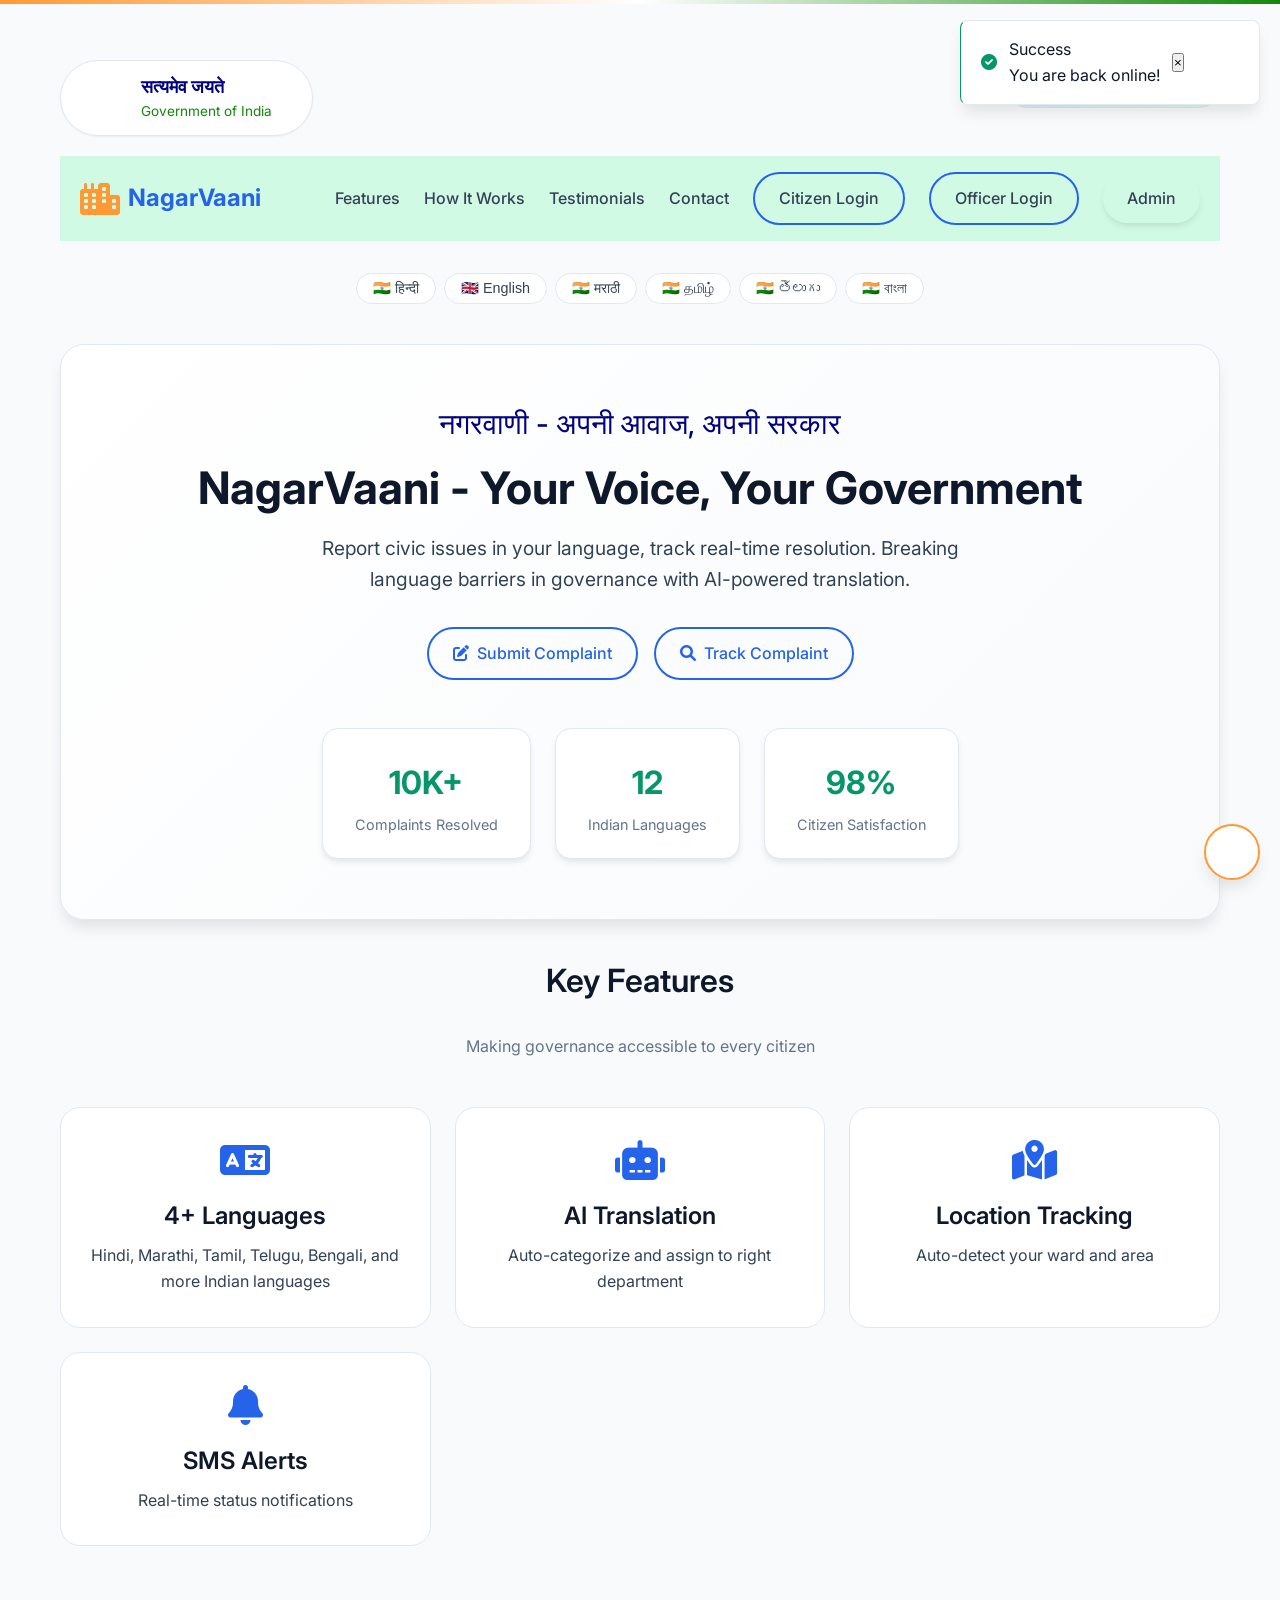
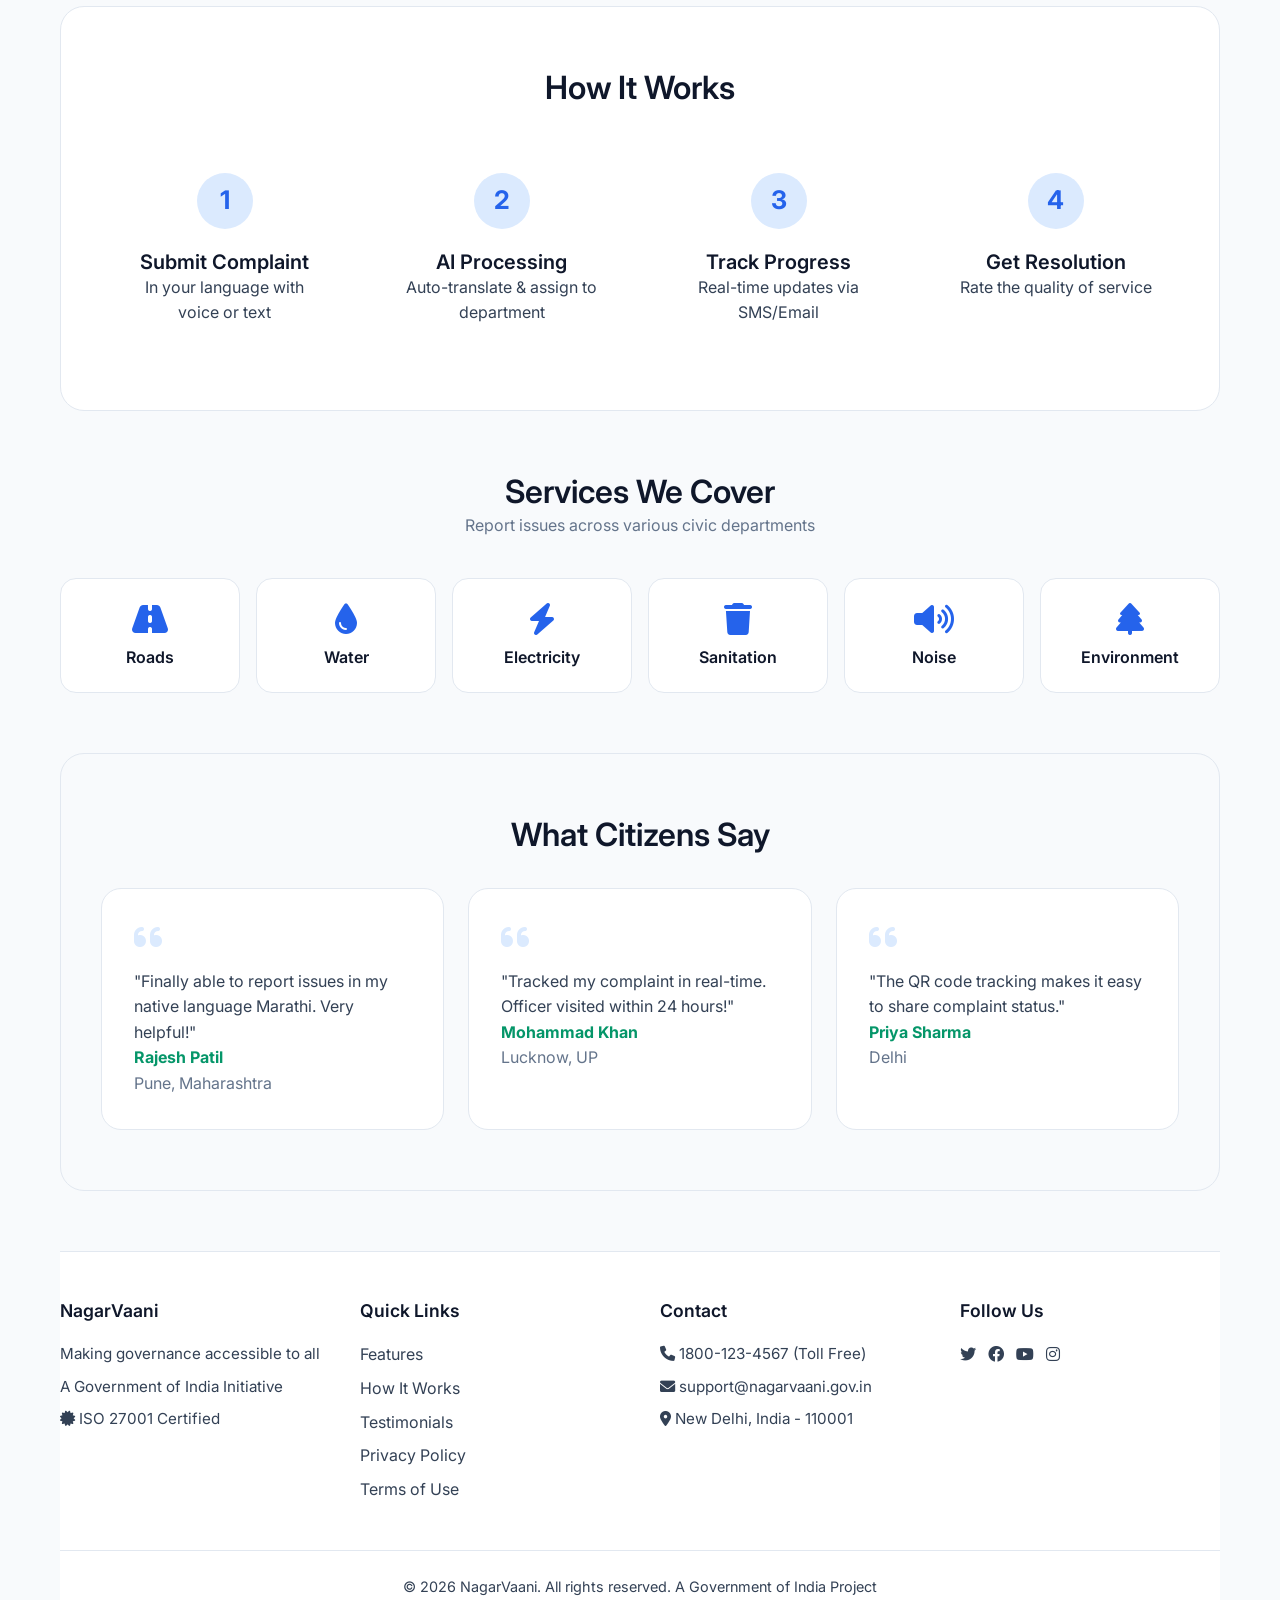
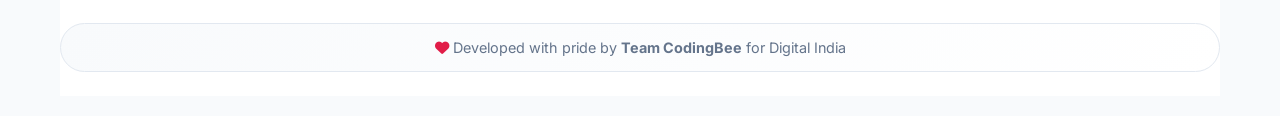
==== index.html @ 3156d6e1 "Add files via upload" ====
<!DOCTYPE html>
<html lang="en">
<head>
    <meta charset="UTF-8">
    <meta name="viewport" content="width=device-width, initial-scale=1.0">
    <title>NagarVaani - Government Citizen Grievance Portal</title>
    <link rel="stylesheet" href="assets/css/main.css">
    <link rel="stylesheet" href="assets/css/components.css">
    <link href="https://fonts.googleapis.com/css2?family=Inter:wght@400;500;600;700&display=swap" rel="stylesheet">
    <link rel="stylesheet" href="https://cdnjs.cloudflare.com/ajax/libs/font-awesome/6.0.0-beta3/css/all.min.css">
    <style>
        /* Landing page specific styles */
        .landing-container {
            max-width: 1200px;
            margin: 0 auto;
            padding: 20px;
        }

        .gov-header-strip {
            background: linear-gradient(90deg, #FF9933 0%, #ffffff 50%, #138808 100%);
            height: 4px;
            width: 100%;
            position: fixed;
            top: 0;
            left: 0;
            z-index: 1000;
        }

        .gov-emblem {
            display: flex;
            align-items: center;
            gap: 40px;
            padding: 12px 40px;
            background: white;
            border-radius: 40px;
            box-shadow: var(--shadow-sm);
            border: 1px solid var(--border-light);
            margin-top: 20px;
        }

        .gov-emblem i {
            font-size: 2.2rem;
            color: #000080;
        }

        .gov-emblem-text {
            font-size: 1.1rem;
            font-weight: 600;
            color: #000080;
        }

        .gov-emblem-subtext {
            font-size: 0.85rem;
            color: #138808;
        }

        .digital-india {
            background: linear-gradient(135deg, #dbeafe, #dcfce7);
            padding: 8px 20px;
            border-radius: 40px;
            font-size: 0.9rem;
            font-weight: 500;
            display: inline-flex;
            align-items: center;
            gap: 8px;
            border: 1px solid var(--border-light);
        }

        .hero {
            background: linear-gradient(135deg, white, #f8fafc);
            border: 1px solid var(--border-light);
            border-radius: 24px;
            padding: 60px 40px;
            margin: 40px 0;
            box-shadow: var(--shadow-lg);
            text-align: center;
        }

        .hero h1 {
            color: #0f172a;
            font-size: 2.8rem;
            font-weight: 700;
            margin-bottom: 16px;
        }

        .hero h1:first-of-type {
            color: #000080;
            font-size: 1.8rem;
            font-weight: 500;
        }

        .hero p {
            color: #334155;
            font-size: 1.2rem;
            max-width: 700px;
            margin: 0 auto 32px;
        }

        .hero-buttons {
            display: flex;
            gap: 16px;
            justify-content: center;
        }

        .hero-stats {
            display: flex;
            justify-content: center;
            gap: 24px;
            margin-top: 48px;
            flex-wrap: wrap;
        }

        .hero-stats .stat {
            background: white;
            padding: 20px 32px;
            border-radius: 16px;
            border: 1px solid var(--border-light);
            box-shadow: var(--shadow-md);
            min-width: 160px;
        }

        .stat-number {
            display: block;
            font-size: 2rem;
            font-weight: 700;
            color: #059669;
        }

        .stat-label {
            font-size: 0.9rem;
            color: #64748b;
        }

        .features-grid {
            display: grid;
            grid-template-columns: repeat(auto-fit, minmax(280px, 1fr));
            gap: 24px;
            margin: 48px 0;
        }

        .feature-card {
            background: white;
            border: 1px solid var(--border-light);
            border-radius: 20px;
            padding: 32px 24px;
            transition: all 0.2s ease;
            text-align: center;
        }

        .feature-card:hover {
            transform: translateY(-4px);
            box-shadow: var(--shadow-xl);
            border-color: #2563eb;
        }

        .feature-card i {
            font-size: 2.5rem;
            color: #2563eb;
            margin-bottom: 20px;
        }

        .feature-card h3 {
            color: #0f172a;
            margin-bottom: 12px;
        }

        .feature-card p {
            color: #334155;
            line-height: 1.6;
        }

        .how-it-works {
            background: white;
            border-radius: 24px;
            padding: 60px 40px;
            margin: 60px 0;
            border: 1px solid var(--border-light);
            text-align: center;
        }

        .steps {
            display: grid;
            grid-template-columns: repeat(auto-fit, minmax(200px, 1fr));
            gap: 30px;
            margin-top: 40px;
        }

        .step {
            padding: 24px;
        }

        .step-number {
            width: 56px;
            height: 56px;
            background: #dbeafe;
            color: #2563eb;
            border-radius: 50%;
            display: flex;
            align-items: center;
            justify-content: center;
            font-size: 1.6rem;
            font-weight: 700;
            margin: 0 auto 20px;
        }

        .testimonials {
            background: #f8fafc;
            border-radius: 24px;
            padding: 60px 40px;
            margin: 60px 0;
            border: 1px solid var(--border-light);
        }

        .testimonial-grid {
            display: grid;
            grid-template-columns: repeat(auto-fit, minmax(300px, 1fr));
            gap: 24px;
        }

        .testimonial-card {
            background: white;
            border-radius: 20px;
            padding: 32px;
            border: 1px solid var(--border-light);
        }

        .testimonial-card i {
            color: #dbeafe;
            font-size: 2rem;
            margin-bottom: 16px;
        }

        .testimonial-author strong {
            color: #059669;
            display: block;
        }

        .service-grid {
            display: grid;
            grid-template-columns: repeat(auto-fit, minmax(150px, 1fr));
            gap: 16px;
            margin: 40px 0;
        }

        .service-item {
            background: white;
            padding: 24px;
            border-radius: 16px;
            border: 1px solid var(--border-light);
            text-align: center;
            transition: all 0.2s ease;
        }

        .service-item:hover {
            border-color: #2563eb;
            box-shadow: var(--shadow-md);
        }

        .service-item i {
            font-size: 2rem;
            color: #2563eb;
            margin-bottom: 12px;
        }

        .service-item h4 {
            color: #0f172a;
            font-size: 1rem;
        }

        .lang-selector {
            display: flex;
            gap: 8px;
            justify-content: center;
            margin: 24px 0;
            flex-wrap: wrap;
        }

        .lang-btn {
            padding: 6px 16px;
            border: 1px solid var(--border-light);
            background: white;
            border-radius: 30px;
            color: #334155;
            cursor: pointer;
            transition: all 0.2s ease;
            font-size: 0.9rem;
        }

        .lang-btn:hover {
            background: #dbeafe;
            border-color: #2563eb;
            color: #2563eb;
        }

        .gov-seal {
            position: fixed;
            bottom: 20px;
            right: 20px;
            width: 56px;
            height: 56px;
            background: white;
            border-radius: 50%;
            display: flex;
            align-items: center;
            justify-content: center;
            box-shadow: var(--shadow-lg);
            border: 2px solid #FF9933;
            z-index: 100;
            cursor: pointer;
            transition: all 0.2s ease;
        }

        .gov-seal i {
            font-size: 2rem;
            color: #000080;
        }

        .gov-seal:hover {
            transform: rotate(5deg);
        }

        @media (max-width: 768px) {
            .hero h1 {
                font-size: 2rem;
            }
            
            .hero h1:first-of-type {
                font-size: 1.4rem;
            }
            
            .hero-stats .stat {
                min-width: 140px;
            }
        }
    </style>
</head>
<body>
    <div class="gov-header-strip"></div>

    <div class="gov-seal">
        <i class="fas fa-ashoka-chakra"></i>
    </div>

    <div class="offline-indicator">
        <i class="fas fa-wifi-slash"></i> You are offline
    </div>

    <div class="landing-container">
        <div style="display: flex; justify-content: space-between; align-items: center; margin: 20px 0; flex-wrap: wrap; gap: 16px;">
            <div class="gov-emblem">
                <i class="fas fa-ashoka-chakra"></i>
                <div>
                    <div class="gov-emblem-text">सत्यमेव जयते</div>
                    <div class="gov-emblem-subtext">Government of India</div>
                </div>
            </div>
            <div class="digital-india">
                <i class="fas fa-wifi"></i> Digital India Initiative
            </div>
        </div>

        <nav class="navbar">
            <div class="logo">
                <i class="fas fa-city"></i>
                <span>NagarVaani</span>
            </div>
            <div class="nav-links">
                <a href="#features">Features</a>
                <a href="#how-it-works">How It Works</a>
                <a href="#testimonials">Testimonials</a>
                <a href="#contact">Contact</a>
                <a href="pages/citizen/login.html" class="btn-outline">Citizen Login</a>
                <a href="pages/officer/login.html" class="btn-outline">Officer Login</a>
                <a href="pages/admin/login.html" class="btn-primary">Admin</a>
            </div>
            <button class="mobile-menu-btn" id="mobileMenuBtn">
                <i class="fas fa-bars"></i>
            </button>
        </nav>

        <div class="lang-selector">
            <button class="lang-btn">🇮🇳 हिन्दी</button>
            <button class="lang-btn">🇬🇧 English</button>
            <button class="lang-btn">🇮🇳 मराठी</button>
            <button class="lang-btn">🇮🇳 தமிழ்</button>
            <button class="lang-btn">🇮🇳 తెలుగు</button>
            <button class="lang-btn">🇮🇳 বাংলা</button>
        </div>
        
        <main>
            <section class="hero">
                <h1>नगरवाणी - अपनी आवाज, अपनी सरकार</h1>
                <h1>NagarVaani - Your Voice, Your Government</h1>
                <p>Report civic issues in your language, track real-time resolution. Breaking language barriers in governance with AI-powered translation.</p>
                
                <div class="hero-buttons">
                    <a href="pages/citizen/submit-complaint.html" class="btn-outline">
                        <i class="fas fa-edit"></i> Submit Complaint
                    </a>
                    <a href="pages/citizen/track-complaint.html" class="btn-outline">
                        <i class="fas fa-search"></i> Track Complaint
                    </a>
                </div>
                
                <div class="hero-stats">
                    <div class="stat">
                        <span class="stat-number">10K+</span>
                        <span class="stat-label">Complaints Resolved</span>
                    </div>
                    <div class="stat">
                        <span class="stat-number">12</span>
                        <span class="stat-label">Indian Languages</span>
                    </div>
                    <div class="stat">
                        <span class="stat-number">98%</span>
                        <span class="stat-label">Citizen Satisfaction</span>
                    </div>
                </div>
            </section>

            <section id="features">
                <h2 class="text-center mb-4" style="color: #0f172a;">Key Features</h2>
                <p class="text-center text-muted mb-5">Making governance accessible to every citizen</p>
                
                <div class="features-grid">
                    <div class="feature-card">
                        <i class="fas fa-language"></i>
                        <h3>4+ Languages</h3>
                        <p>Hindi, Marathi, Tamil, Telugu, Bengali, and more Indian languages</p>
                    </div>
                   
                    <div class="feature-card">
                        <i class="fas fa-robot"></i>
                        <h3>AI Translation</h3>
                        <p>Auto-categorize and assign to right department</p>
                    </div>
                   
                    <div class="feature-card">
                        <i class="fas fa-map-marked-alt"></i>
                        <h3>Location Tracking</h3>
                        <p>Auto-detect your ward and area</p>
                    </div>
                    <div class="feature-card">
                        <i class="fas fa-bell"></i>
                        <h3>SMS Alerts</h3>
                        <p>Real-time status notifications</p>
                    </div>
                </div>
            </section>

            <section class="how-it-works" id="how-it-works">
                <h2 style="color: #0f172a;">How It Works</h2>
                <div class="steps">
                    <div class="step">
                        <div class="step-number">1</div>
                        <h4>Submit Complaint</h4>
                        <p>In your language with voice or text</p>
                    </div>
                    <div class="step">
                        <div class="step-number">2</div>
                        <h4>AI Processing</h4>
                        <p>Auto-translate & assign to department</p>
                    </div>
                    <div class="step">
                        <div class="step-number">3</div>
                        <h4>Track Progress</h4>
                        <p>Real-time updates via SMS/Email</p>
                    </div>
                    <div class="step">
                        <div class="step-number">4</div>
                        <h4>Get Resolution</h4>
                        <p>Rate the quality of service</p>
                    </div>
                </div>
            </section>

            <section class="text-center">
                <h2 style="color: #0f172a;">Services We Cover</h2>
                <p class="text-muted mb-4">Report issues across various civic departments</p>
                
                <div class="service-grid">
                    <div class="service-item">
                        <i class="fas fa-road"></i>
                        <h4>Roads</h4>
                    </div>
                    <div class="service-item">
                        <i class="fas fa-tint"></i>
                        <h4>Water</h4>
                    </div>
                    <div class="service-item">
                        <i class="fas fa-bolt"></i>
                        <h4>Electricity</h4>
                    </div>
                    <div class="service-item">
                        <i class="fas fa-trash"></i>
                        <h4>Sanitation</h4>
                    </div>
                    <div class="service-item">
                        <i class="fas fa-volume-up"></i>
                        <h4>Noise</h4>
                    </div>
                    <div class="service-item">
                        <i class="fas fa-tree"></i>
                        <h4>Environment</h4>
                    </div>
                </div>
            </section>

            <section class="testimonials" id="testimonials">
                <h2 class="text-center mb-4" style="color: #0f172a;">What Citizens Say</h2>
                <div class="testimonial-grid">
                    <div class="testimonial-card">
                        <i class="fas fa-quote-left"></i>
                        <p>"Finally able to report issues in my native language Marathi. Very helpful!"</p>
                        <div class="testimonial-author">
                            <strong>Rajesh Patil</strong>
                            <span class="text-muted">Pune, Maharashtra</span>
                        </div>
                    </div>
                    <div class="testimonial-card">
                        <i class="fas fa-quote-left"></i>
                        <p>"Tracked my complaint in real-time. Officer visited within 24 hours!"</p>
                        <div class="testimonial-author">
                            <strong>Mohammad Khan</strong>
                            <span class="text-muted">Lucknow, UP</span>
                        </div>
                    </div>
                    <div class="testimonial-card">
                        <i class="fas fa-quote-left"></i>
                        <p>"The QR code tracking makes it easy to share complaint status."</p>
                        <div class="testimonial-author">
                            <strong>Priya Sharma</strong>
                            <span class="text-muted">Delhi</span>
                        </div>
                    </div>
                </div>
            </section>
        </main>

        <footer id="contact">
            <div class="footer-content">
                <div class="footer-section">
                    <h4>NagarVaani</h4>
                    <p>Making governance accessible to all</p>
                    <p>A Government of India Initiative</p>
                    <p><i class="fas fa-certificate"></i> ISO 27001 Certified</p>
                </div>
                <div class="footer-section">
                    <h4>Quick Links</h4>
                    <a href="#features">Features</a>
                    <a href="#how-it-works">How It Works</a>
                    <a href="#testimonials">Testimonials</a>
                    <a href="#">Privacy Policy</a>
                    <a href="#">Terms of Use</a>
                </div>
                <div class="footer-section">
                    <h4>Contact</h4>
                    <p><i class="fas fa-phone"></i> 1800-123-4567 (Toll Free)</p>
                    <p><i class="fas fa-envelope"></i> support@nagarvaani.gov.in</p>
                    <p><i class="fas fa-map-marker-alt"></i> New Delhi, India - 110001</p>
                </div>
                <div class="footer-section">
                    <h4>Follow Us</h4>
                    <div style="display: flex; gap: 12px;">
                        <a href="#"><i class="fab fa-twitter"></i></a>
                        <a href="#"><i class="fab fa-facebook"></i></a>
                        <a href="#"><i class="fab fa-youtube"></i></a>
                        <a href="#"><i class="fab fa-instagram"></i></a>
                    </div>
                </div>
            </div>
            <div class="footer-bottom">
                <p>&copy; 2026 NagarVaani. All rights reserved. A Government of India Project</p>
                <div class="dev-credit">
                    <i class="fas fa-heart"></i> Developed with pride by <strong>Team CodingBee</strong> for Digital India
                </div>
            </div>
        </footer>
    </div>

    <script src="assets/js/main.js"></script>
    <script>
        // Mobile menu toggle
        document.getElementById('mobileMenuBtn').addEventListener('click', function() {
            document.querySelector('.nav-links').classList.toggle('show');
        });

        // Language selector
        document.querySelectorAll('.lang-btn').forEach(btn => {
            btn.addEventListener('click', function() {
                document.querySelectorAll('.lang-btn').forEach(b => b.style.background = 'white');
                this.style.background = '#dbeafe';
                this.style.borderColor = '#2563eb';
            });
        });

        // Smooth scroll
        document.querySelectorAll('a[href^="#"]').forEach(anchor => {
            anchor.addEventListener('click', function(e) {
                e.preventDefault();
                const target = document.querySelector(this.getAttribute('href'));
                if (target) {
                    target.scrollIntoView({ behavior: 'smooth' });
                }
            });
        });
    </script>
</body>
</html>
---- assets/css/main.css ----
/* main.css - Global styles and variables - Light Mode */
:root {
    /* Light Mode Colors */
    --primary: #2563eb;
    --primary-dark: #1d4ed8;
    --primary-light: #dbeafe;
    --secondary: #059669;
    --secondary-light: #d1fae5;
    --danger: #dc2626;
    --danger-light: #fee2e2;
    --warning: #d97706;
    --warning-light: #fef3c7;
    --info: #0891b2;
    --info-light: #cffafe;
    
    /* Neutral Colors - Light Mode */
    --bg-primary: #ffffff;
    --bg-secondary: #f8fafc;
    --bg-tertiary: #f1f5f9;
    --text-primary: #0f172a;
    --text-secondary: #334155;
    --text-muted: #64748b;
    --border-light: #e2e8f0;
    --border-medium: #cbd5e1;
    
    /* Government Theme Colors */
    --gov-saffron: #FF9933;
    --gov-green: #138808;
    --gov-blue: #e3f2fd;
    --gov-pastel-green: #e8f5e9;
    --gov-pastel-blue: #e3f2fd;
    
    /* Shadows - Light Mode */
    --shadow-sm: 0 1px 2px 0 rgb(0 0 0 / 0.05);
    --shadow-md: 0 4px 6px -1px rgb(0 0 0 / 0.1);
    --shadow-lg: 0 10px 15px -3px rgb(0 0 0 / 0.1);
    --shadow-xl: 0 20px 25px -5px rgb(0 0 0 / 0.1);
    
    /* Border Radius */
    --radius-sm: 4px;
    --radius-md: 8px;
    --radius-lg: 12px;
    --radius-xl: 16px;
    --radius-2xl: 20px;
    --radius-full: 9999px;
    
    /* Spacing */
    --spacing-xs: 4px;
    --spacing-sm: 8px;
    --spacing-md: 16px;
    --spacing-lg: 24px;
    --spacing-xl: 32px;
    --spacing-2xl: 48px;
}

* {
    margin: 0;
    padding: 0;
    box-sizing: border-box;
}

body {
    font-family: 'Inter', -apple-system, BlinkMacSystemFont, 'Segoe UI', Roboto, sans-serif;
    line-height: 1.6;
    color: var(--text-primary);
    background: var(--bg-secondary);
    min-height: 100vh;
}

.container {
    max-width: 1200px;
    margin: 0 auto;
    padding: 0 var(--spacing-lg);
}

/* Typography */
h1, h2, h3, h4, h5, h6 {
    color: var(--text-primary);
    font-weight: 600;
    line-height: 1.3;
}

h1 { font-size: 2.5rem; }
h2 { font-size: 2rem; }
h3 { font-size: 1.5rem; }
h4 { font-size: 1.25rem; }

p {
    color: var(--text-secondary);
    line-height: 1.6;
}

.text-muted { color: var(--text-muted); }
.text-center { text-align: center; }
.text-primary { color: var(--primary); }
.text-success { color: var(--secondary); }
.text-danger { color: var(--danger); }
.text-warning { color: var(--warning); }

/* Buttons */
.btn-primary, .btn-outline, .btn-danger, .btn-success {
    padding: 12px 24px;
    border-radius: var(--radius-full);
    font-weight: 500;
    cursor: pointer;
    transition: all 0.2s ease;
    border: none;
    font-size: 1rem;
    text-decoration: none;
    display: inline-flex;
    align-items: center;
    justify-content: center;
    gap: 8px;
}

.btn-primary {
    background: transparent;
    color: white;
    box-shadow: var(--shadow-md);
}

.btn-primary:hover {
    background:transparent;
    transform: translateY(-1px);
    box-shadow: var(--shadow-md);
}

.btn-outline {
    background: transparent;
    border: 2px solid var(--primary);
    color: var(--primary);
}

.btn-outline:hover {
    background: var(--primary);
    color: white;
}

.btn-danger {
    background: var(--danger);
    color: white;
}

.btn-success {
    background: var(--secondary);
    color: white;
}

.btn-small {
    padding: 8px 16px;
    font-size: 0.875rem;
}

.btn-large {
    padding: 16px 32px;
    font-size: 1.125rem;
}

/* Forms */
.form-group {
    margin-bottom: 1.5rem;
}

.form-label {
    display: block;
    margin-bottom: 0.5rem;
    font-weight: 500;
    color: var(--text-primary);
}

.form-control {
    width: 100%;
    padding: 12px 16px;
    border: 2px solid var(--border-light);
    border-radius: var(--radius-md);
    font-size: 1rem;
    transition: all 0.2s ease;
    background: white;
}

.form-control:focus {
    outline: none;
    border-color: var(--primary);
    box-shadow: 0 0 0 3px var(--primary-light);
}

/* Cards */
.card {
    background: white;
    border-radius: var(--radius-lg);
    padding: var(--spacing-lg);
    box-shadow: var(--shadow-sm);
    border: 1px solid var(--border-light);
    transition: all 0.2s ease;
}

.card:hover {
    box-shadow: var(--shadow-md);
    border-color: var(--border-medium);
}

/* Badges */
.badge {
    display: inline-block;
    padding: 4px 12px;
    border-radius: var(--radius-full);
    font-size: 0.875rem;
    font-weight: 500;
}

.badge-success { 
    background: var(--secondary-light); 
    color: var(--secondary); 
}
.badge-warning { 
    background: var(--warning-light); 
    color: var(--warning); 
}
.badge-danger { 
    background: var(--danger-light); 
    color: var(--danger); 
}
.badge-info { 
    background: var(--info-light); 
    color: var(--info); 
}
.badge-primary { 
    background: var(--primary-light); 
    color: var(--primary); 
}

/* Alerts */
.alert {
    padding: 16px 24px;
    border-radius: var(--radius-md);
    margin-bottom: 20px;
    display: flex;
    align-items: center;
    gap: var(--spacing-sm);
    border: 1px solid transparent;
}

.alert-success { 
    background: var(--secondary-light); 
    color: var(--secondary); 
    border-color: var(--secondary); 
}
.alert-danger { 
    background: var(--danger-light); 
    color: var(--danger); 
    border-color: var(--danger); 
}
.alert-warning { 
    background: var(--warning-light); 
    color: var(--warning); 
    border-color: var(--warning); 
}
.alert-info { 
    background: var(--info-light); 
    color: var(--info); 
    border-color: var(--info); 
}

/* Grid */
.row {
    display: grid;
    grid-template-columns: repeat(auto-fit, minmax(300px, 1fr));
    gap: 24px;
    margin: 24px 0;
}

/* Navigation */
.navbar {
    display: flex;
    justify-content: space-between;
    align-items: center;
    padding: 16px 20px;
    margin-bottom: 32px;
    position: relative;
    border:2px ;
    background:#d1fae5
}

.logo {
    font-size: 1.5rem;
    font-weight: 700;
    color: var(--primary);
    display: flex;
    align-items: center;
    gap: var(--spacing-sm);
}

.logo i {
    font-size: 2rem;
    color: var(--gov-saffron);
}

.nav-links {
    display: flex;
    gap: 24px;
    align-items: center;
}

.nav-links a {
    text-decoration: none;
    color: var(--text-secondary);
    font-weight: 500;
    transition: color 0.2s ease;
}

.nav-links a:hover {
    color: var(--primary);
}

.mobile-menu-btn {
    display: none;
    background: none;
    border: none;
    font-size: 1.5rem;
    color: var(--primary);
    cursor: pointer;
}

/* Footer */
footer {
    background: white;
    border-top: 1px solid var(--border-light);
    margin-top: 60px;
    padding: 48px 0 24px;
}

.footer-content {
    display: grid;
    grid-template-columns: repeat(auto-fit, minmax(250px, 1fr));
    gap: 40px;
    margin-bottom: 40px;
}

.footer-section h4 {
    color: var(--text-primary);
    font-size: 1.1rem;
    margin-bottom: 20px;
}

.footer-section p {
    color: var(--text-secondary);
    margin-bottom: 8px;
    font-size: 0.95rem;
}

.footer-section a {
    color: var(--text-secondary);
    text-decoration: none;
    display: block;
    margin-bottom: 8px;
    transition: color 0.2s ease;
}

.footer-section a:hover {
    color: var(--primary);
}

.footer-bottom {
    text-align: center;
    padding-top: 24px;
    margin-top: 24px;
    border-top: 1px solid var(--border-light);
    color: var(--text-muted);
    font-size: 0.9rem;
}

.developer-credit {
    margin-top: 16px;
    padding: 8px;
    background: var(--bg-secondary);
    border-radius: var(--radius-full);
    display: inline-block;
    color: var(--text-muted);
}

.developer-credit i {
    color: var(--danger);
    animation: heartbeat 1.5s ease infinite;
}

@keyframes heartbeat {
    0%, 100% { transform: scale(1); }
    50% { transform: scale(1.1); }
}

/* Responsive */
@media (max-width: 768px) {
    h1 { font-size: 2rem; }
    h2 { font-size: 1.5rem; }
    
    .navbar {
        flex-wrap: wrap;
    }
    
    .nav-links {
        display: none;
        width: 100%;
        flex-direction: column;
        padding: 20px;
        background: white;
        border-radius: var(--radius-lg);
        box-shadow: var(--shadow-md);
        margin-top: 20px;
    }
    
    .nav-links.show {
        display: flex;
    }
    
    .mobile-menu-btn {
        display: block;
    }
}

/* Utilities */
.mt-1 { margin-top: var(--spacing-sm); }
.mt-2 { margin-top: var(--spacing-md); }
.mt-3 { margin-top: var(--spacing-lg); }
.mt-4 { margin-top: var(--spacing-xl); }
.mt-5 { margin-top: var(--spacing-2xl); }

.mb-1 { margin-bottom: var(--spacing-sm); }
.mb-2 { margin-bottom: var(--spacing-md); }
.mb-3 { margin-bottom: var(--spacing-lg); }
.mb-4 { margin-bottom: var(--spacing-xl); }
.mb-5 { margin-bottom: var(--spacing-2xl); }

.flex { display: flex; }
.flex-center { display: flex; align-items: center; justify-content: center; }
.flex-between { display: flex; align-items: center; justify-content: space-between; }
.flex-column { display: flex; flex-direction: column; }

.gap-1 { gap: var(--spacing-sm); }
.gap-2 { gap: var(--spacing-md); }
.gap-3 { gap: var(--spacing-lg); }

.w-100 { width: 100%; }
---- assets/css/components.css ----
/* components.css - Reusable UI components - Light Mode */

/* Timeline */
.timeline {
    display: flex;
    justify-content: space-between;
    align-items: flex-start;
    padding: 24px;
    background: var(--bg-secondary);
    border-radius: var(--radius-lg);
    margin: 20px 0;
    position: relative;
    border: 1px solid var(--border-light);
}

.timeline-step {
    display: flex;
    flex-direction: column;
    align-items: center;
    text-align: center;
    position: relative;
    flex: 1;
}

.timeline-step:not(:last-child)::after {
    content: '';
    position: absolute;
    left: 60%;
    top: 15px;
    width: 80%;
    height: 2px;
    background: var(--border-medium);
}

.timeline-step.completed:not(:last-child)::after {
    background: var(--secondary);
}

.timeline-dot {
    width: 32px;
    height: 32px;
    border-radius: 50%;
    background: white;
    border: 2px solid var(--border-medium);
    margin-bottom: 8px;
    display: flex;
    align-items: center;
    justify-content: center;
    color: var(--text-muted);
    font-size: 0.875rem;
    font-weight: 600;
    transition: all 0.2s ease;
}

.timeline-step.completed .timeline-dot {
    background: var(--secondary);
    border-color: var(--secondary);
    color: white;
}

.timeline-step.active .timeline-dot {
    background: var(--primary);
    border-color: var(--primary);
    color: white;
    box-shadow: 0 0 0 4px var(--primary-light);
}

.timeline-label {
    font-size: 0.875rem;
    font-weight: 500;
    color: var(--text-primary);
    margin-bottom: 4px;
}

.timeline-date {
    font-size: 0.75rem;
    color: var(--text-muted);
}

/* QR Code */
.qr-container {
    display: flex;
    flex-direction: column;
    align-items: center;
    gap: var(--spacing-md);
}

.qr-code {
    width: 120px;
    height: 120px;
    background: linear-gradient(135deg, #1e293b, #0f172a);
    border-radius: var(--radius-md);
    display: flex;
    align-items: center;
    justify-content: center;
    color: white;
    border: 2px solid var(--border-light);
}

.qr-code i {
    font-size: 3rem;
    opacity: 0.9;
}

/* File Upload */
.file-upload {
    border: 2px dashed var(--border-medium);
    border-radius: var(--radius-md);
    padding: 32px 20px;
    text-align: center;
    cursor: pointer;
    transition: all 0.2s ease;
    background: var(--bg-secondary);
}

.file-upload:hover {
    border-color: var(--primary);
    background: var(--primary-light);
}

.file-upload i {
    font-size: 2.5rem;
    color: var(--text-muted);
    margin-bottom: 12px;
}

.file-upload.has-file {
    border-color: var(--secondary);
    background: var(--secondary-light);
}

/* Stats Cards */
.stats-grid {
    display: grid;
    grid-template-columns: repeat(auto-fit, minmax(200px, 1fr));
    gap: 20px;
    margin: 20px 0;
}

.stat-card {
    background: white;
    border-radius: var(--radius-lg);
    padding: 20px;
    text-align: center;
    box-shadow: var(--shadow-sm);
    border: 1px solid var(--border-light);
    transition: all 0.2s ease;
}

.stat-card:hover {
    transform: translateY(-2px);
    box-shadow: var(--shadow-md);
    border-color: var(--primary-light);
}

.stat-icon {
    width: 48px;
    height: 48px;
    background: var(--primary-light);
    color: var(--primary);
    border-radius: 50%;
    display: flex;
    align-items: center;
    justify-content: center;
    margin: 0 auto 12px;
    font-size: 1.25rem;
}

.stat-number {
    font-size: 1.8rem;
    font-weight: 700;
    color: var(--text-primary);
    margin: 8px 0 4px;
}

.stat-label {
    color: var(--text-muted);
    font-size: 0.875rem;
}

/* Filters Bar */
.filters-bar {
    display: flex;
    gap: 16px;
    flex-wrap: wrap;
    margin: 20px 0;
    padding: 20px;
    background: white;
    border-radius: var(--radius-lg);
    border: 1px solid var(--border-light);
    box-shadow: var(--shadow-sm);
}

.filter-group {
    flex: 1;
    min-width: 150px;
}

.filter-select, .filter-input {
    width: 100%;
    padding: 10px 12px;
    border: 2px solid var(--border-light);
    border-radius: var(--radius-md);
    font-size: 0.875rem;
    background: white;
}

.filter-search {
    flex: 2;
    position: relative;
}

.filter-search i {
    position: absolute;
    left: 12px;
    top: 50%;
    transform: translateY(-50%);
    color: var(--text-muted);
}

.filter-search input {
    padding-left: 35px;
}

/* Tables */
.table-responsive {
    overflow-x: auto;
    border-radius: var(--radius-lg);
    border: 1px solid var(--border-light);
    background: white;
}

.data-table {
    width: 100%;
    border-collapse: collapse;
    min-width: 600px;
}

.data-table th {
    background: var(--bg-secondary);
    padding: 16px;
    text-align: left;
    font-weight: 600;
    color: var(--text-primary);
    border-bottom: 2px solid var(--border-light);
}

.data-table td {
    padding: 16px;
    border-bottom: 1px solid var(--border-light);
    color: var(--text-secondary);
}

.data-table tbody tr:hover {
    background: var(--bg-secondary);
}

/* Priority Badges */
.priority-badge {
    display: inline-block;
    padding: 4px 12px;
    border-radius: var(--radius-full);
    font-weight: 500;
    font-size: 0.75rem;
    text-transform: uppercase;
    letter-spacing: 0.5px;
}

.priority-critical {
    background: #fee2e2;
    color: #991b1b;
    border: 1px solid #fecaca;
}

.priority-high {
    background: #fff3cd;
    color: #856404;
    border: 1px solid #ffeeba;
}

.priority-medium {
    background: #cffafe;
    color: #0891b2;
    border: 1px solid #a5f3fc;
}

.priority-low {
    background: #d1fae5;
    color: #065f46;
    border: 1px solid #a7f3d0;
}

/* Loading Spinner */
.spinner-container {
    display: flex;
    justify-content: center;
    align-items: center;
    min-height: 200px;
}

.spinner {
    width: 40px;
    height: 40px;
    border: 3px solid var(--border-light);
    border-top-color: var(--primary);
    border-radius: 50%;
    animation: spin 0.8s linear infinite;
}

@keyframes spin {
    to { transform: rotate(360deg); }
}

/* Progress Bar */
.progress-container {
    width: 100%;
    height: 6px;
    background: var(--bg-tertiary);
    border-radius: var(--radius-full);
    overflow: hidden;
    margin: 8px 0;
}

.progress-bar {
    height: 100%;
    background: linear-gradient(90deg, var(--primary), var(--secondary));
    border-radius: var(--radius-full);
    transition: width 0.3s ease;
}

/* Modal */
.modal {
    display: none;
    position: fixed;
    top: 0;
    left: 0;
    right: 0;
    bottom: 0;
    background: rgba(0, 0, 0, 0.5);
    z-index: 1000;
    align-items: center;
    justify-content: center;
    backdrop-filter: blur(4px);
}

.modal.show {
    display: flex;
}

.modal-content {
    background: white;
    border-radius: var(--radius-lg);
    max-width: 500px;
    width: 90%;
    max-height: 90vh;
    overflow-y: auto;
    box-shadow: var(--shadow-xl);
    border: 1px solid var(--border-light);
}

.modal-header {
    padding: 20px;
    border-bottom: 1px solid var(--border-light);
    display: flex;
    justify-content: space-between;
    align-items: center;
}

.modal-header h3 {
    color: var(--text-primary);
    font-size: 1.2rem;
}

.modal-close {
    background: none;
    border: none;
    font-size: 1.5rem;
    cursor: pointer;
    color: var(--text-muted);
    transition: color 0.2s ease;
}

.modal-close:hover {
    color: var(--danger);
}

.modal-body {
    padding: 20px;
}

.modal-footer {
    padding: 20px;
    border-top: 1px solid var(--border-light);
    display: flex;
    justify-content: flex-end;
    gap: 10px;
}

/* Tabs */
.tabs {
    display: flex;
    gap: 2px;
    background: var(--bg-secondary);
    padding: 4px;
    border-radius: var(--radius-lg);
    margin-bottom: 20px;
    border: 1px solid var(--border-light);
}

.tab {
    padding: 10px 20px;
    border: none;
    background: transparent;
    border-radius: var(--radius-md);
    cursor: pointer;
    font-weight: 500;
    color: var(--text-secondary);
    transition: all 0.2s ease;
    flex: 1;
}

.tab:hover {
    color: var(--primary);
}

.tab.active {
    background: white;
    color: var(--primary);
    box-shadow: var(--shadow-sm);
}

/* Toast Notifications */
.toast-container {
    position: fixed;
    top: 20px;
    right: 20px;
    z-index: 2000;
}

.toast {
    background: white;
    border-radius: var(--radius-md);
    padding: 16px 20px;
    margin-bottom: 10px;
    box-shadow: var(--shadow-lg);
    display: flex;
    align-items: center;
    gap: 12px;
    min-width: 300px;
    max-width: 400px;
    animation: slideIn 0.3s ease;
    border-left: 4px solid;
    border: 1px solid var(--border-light);
}

.toast.success { border-left-color: var(--secondary); }
.toast.error { border-left-color: var(--danger); }
.toast.warning { border-left-color: var(--warning); }
.toast.info { border-left-color: var(--info); }

@keyframes slideIn {
    from {
        transform: translateX(100%);
        opacity: 0;
    }
    to {
        transform: translateX(0);
        opacity: 1;
    }
}

/* Pagination */
.pagination {
    display: flex;
    justify-content: center;
    gap: 5px;
    margin-top: 20px;
}

.page-link {
    display: flex;
    align-items: center;
    justify-content: center;
    width: 35px;
    height: 35px;
    border: 1px solid var(--border-light);
    border-radius: var(--radius-sm);
    color: var(--text-secondary);
    text-decoration: none;
    transition: all 0.2s ease;
    background: white;
}

.page-link:hover,
.page-item.active .page-link {
    background: var(--primary);
    color: white;
    border-color: var(--primary);
}

/* Offline Indicator */
.offline-indicator {
    position: fixed;
    bottom: 20px;
    right: 20px;
    background: white;
    color: var(--text-primary);
    padding: 12px 24px;
    border-radius: var(--radius-full);
    display: none;
    z-index: 1000;
    box-shadow: var(--shadow-lg);
    border: 1px solid var(--border-light);
    font-weight: 500;
}

.offline .offline-indicator {
    display: block;
}

/* Developer Credit */
.dev-credit {
    text-align: center;
    margin-top: 24px;
    padding: 12px;
    background: linear-gradient(135deg, var(--bg-secondary), white);
    border-radius: var(--radius-full);
    border: 1px solid var(--border-light);
    font-size: 0.9rem;
}

.dev-credit i {
    color: #e11d48;
    animation: heartbeat 1.5s ease infinite;
}

.dev-credit a {
    color: var(--primary);
    text-decoration: none;
    font-weight: 500;
}

.dev-credit a:hover {
    text-decoration: underline;
}

@keyframes heartbeat {
    0%, 100% { transform: scale(1); }
    50% { transform: scale(1.1); }
}

/* Responsive */
@media (max-width: 768px) {
    .timeline {
        flex-direction: column;
        gap: 20px;
    }
    
    .timeline-step:not(:last-child)::after {
        display: none;
    }
    
    .filters-bar {
        flex-direction: column;
    }
    
    .filter-group {
        width: 100%;
    }
}
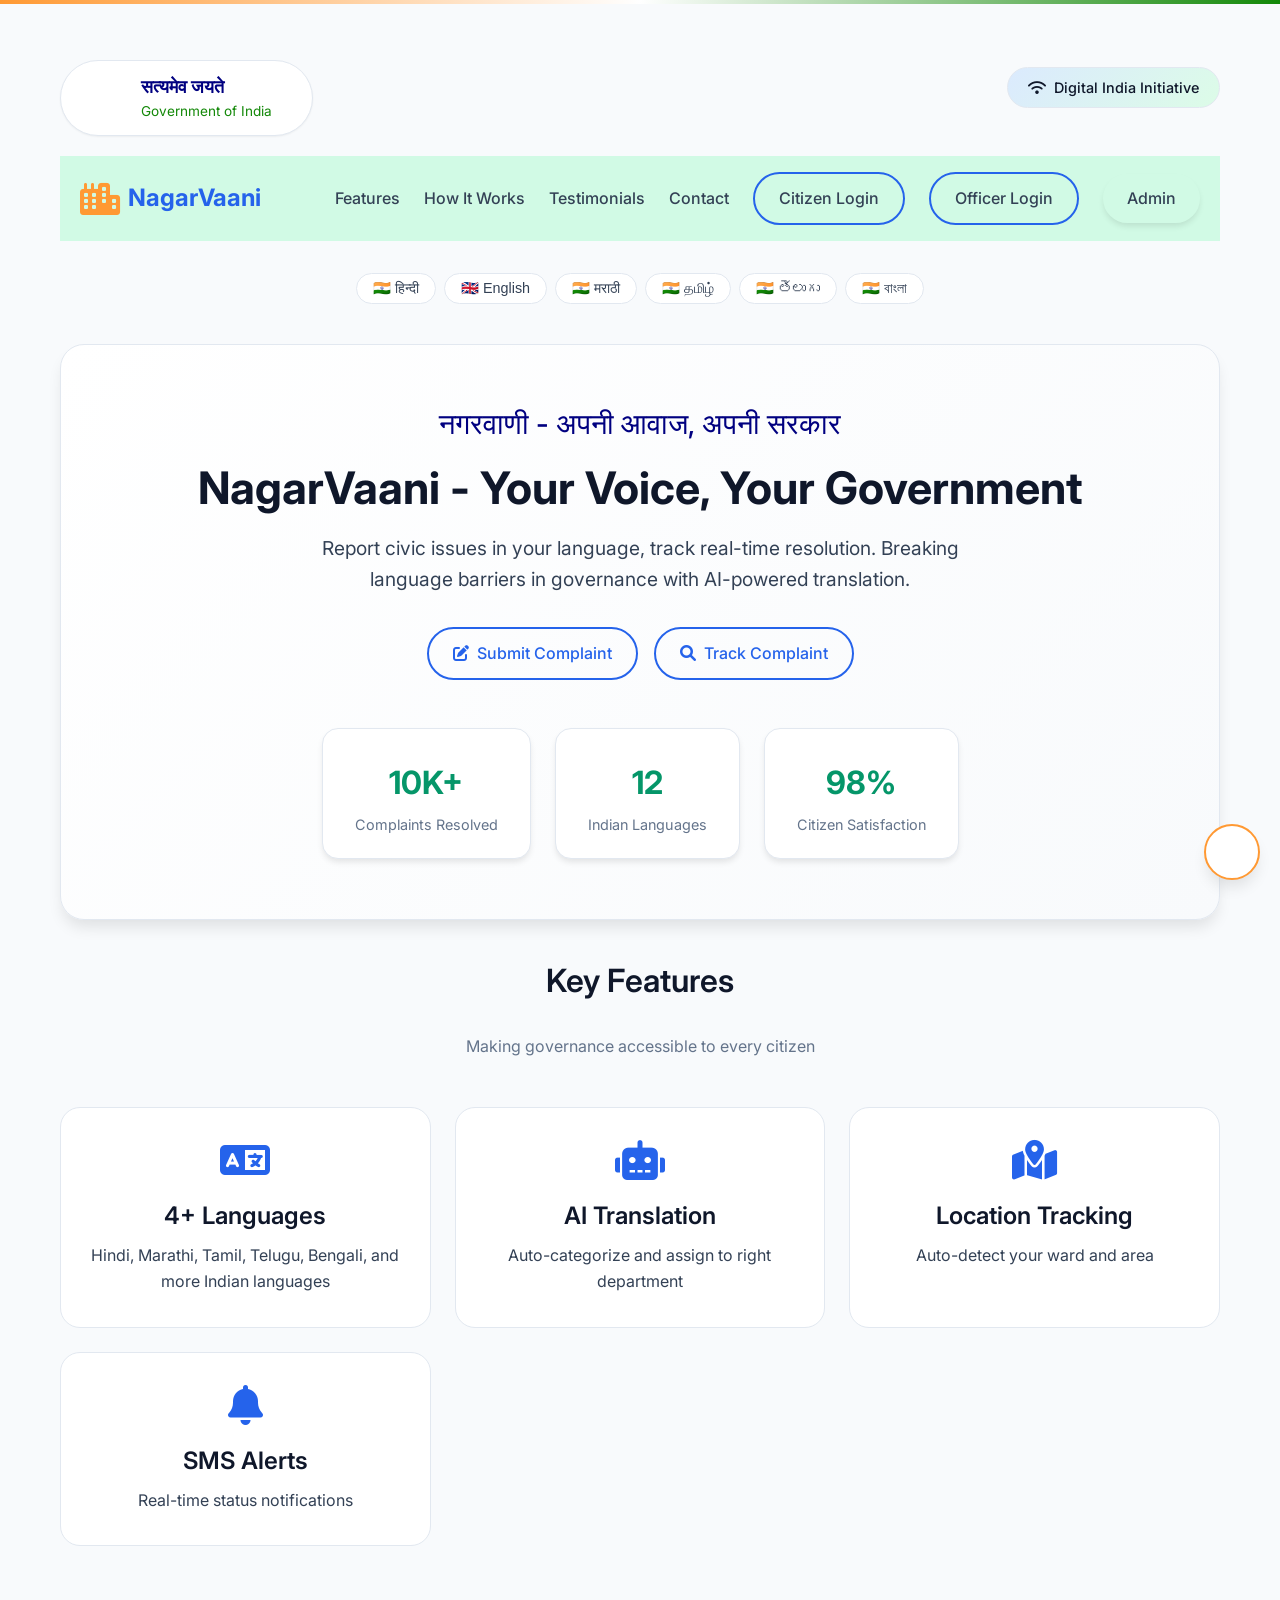
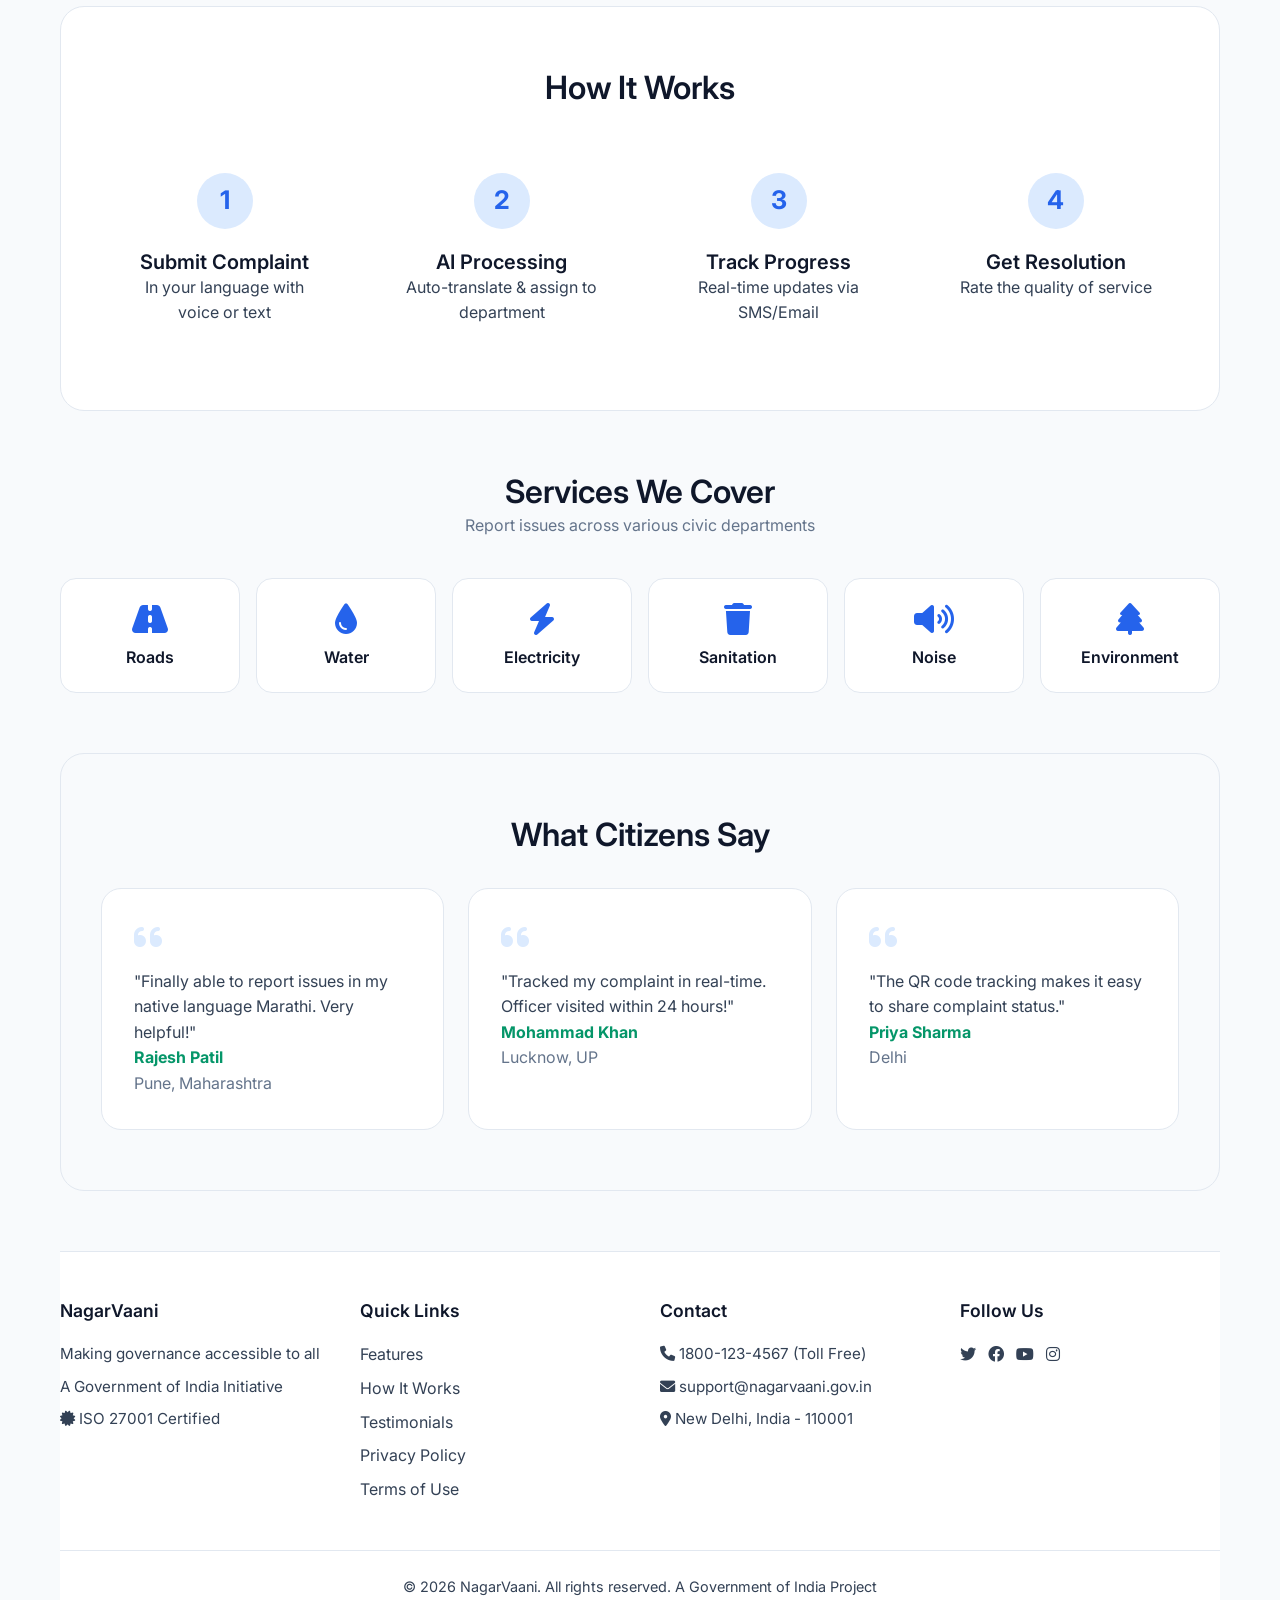
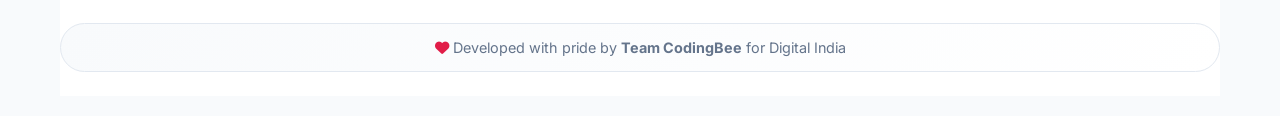
==== commit 4ee7f0ab: "Add files via upload" ====
--- a/index.html
+++ b/index.html
@@ -4,6 +4,11 @@
     <meta charset="UTF-8">
     <meta name="viewport" content="width=device-width, initial-scale=1.0">
     <title>NagarVaani - Government Citizen Grievance Portal</title>
+    <!-- Supabase Configuration (CREATE THIS FILE) -->
+    <script src="assets/js/config.js"></script>
+    
+    <!-- Supabase Client Helper -->
+    <script src="assets/js/supabase-client.js"></script>
     <link rel="stylesheet" href="assets/css/main.css">
     <link rel="stylesheet" href="assets/css/components.css">
     <link href="https://fonts.googleapis.com/css2?family=Inter:wght@400;500;600;700&display=swap" rel="stylesheet">
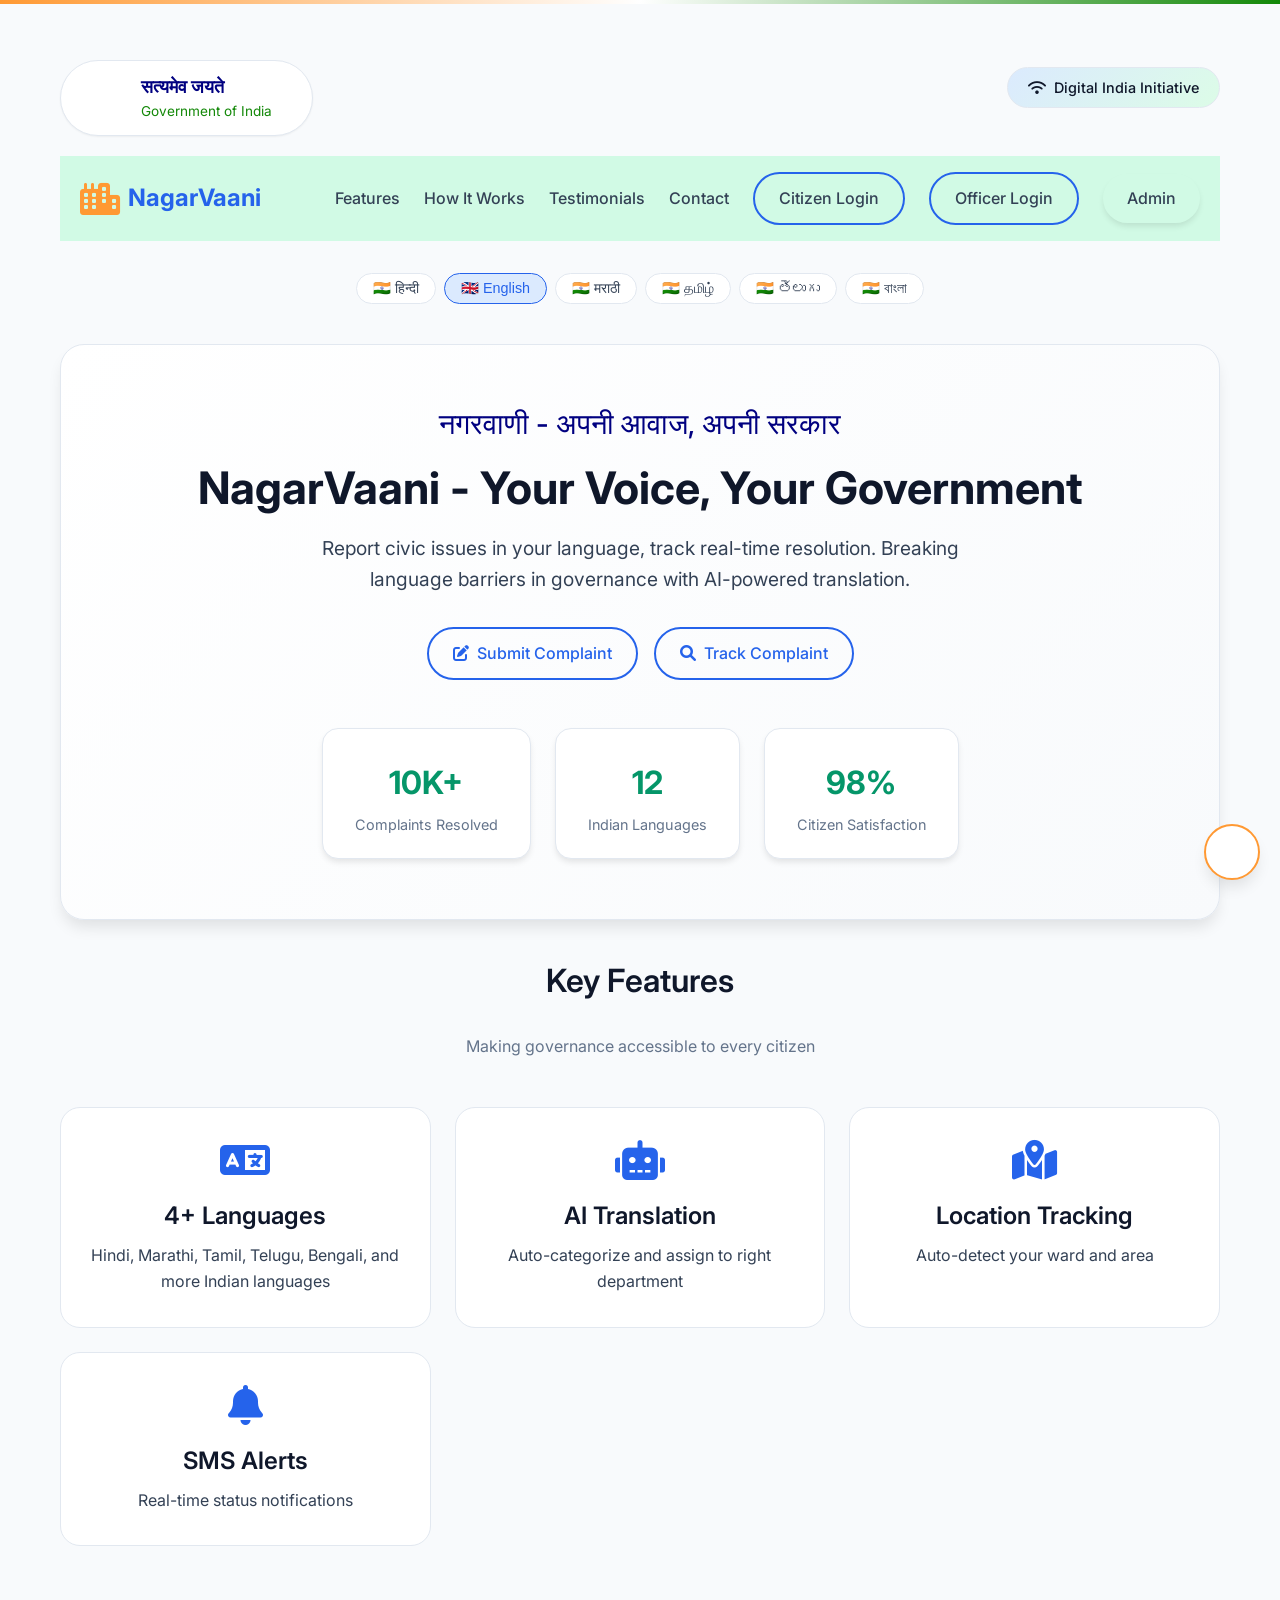
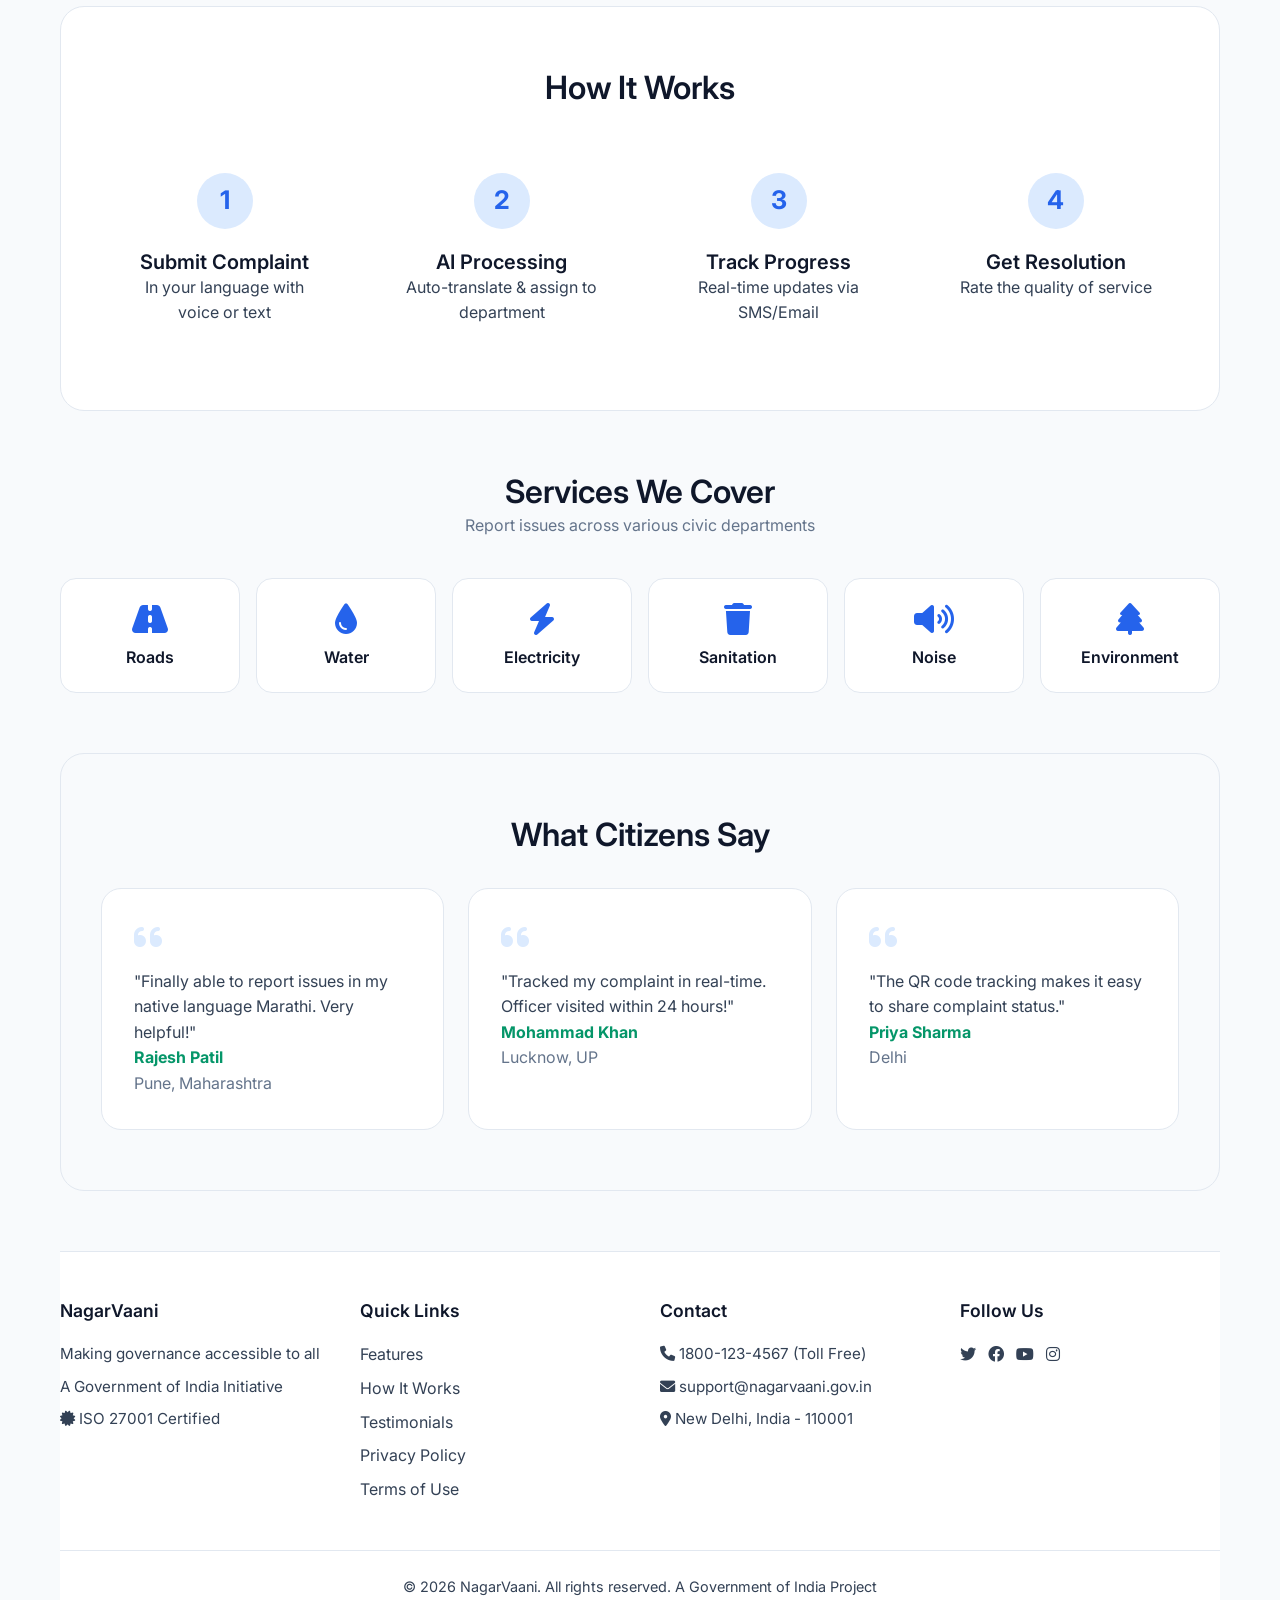
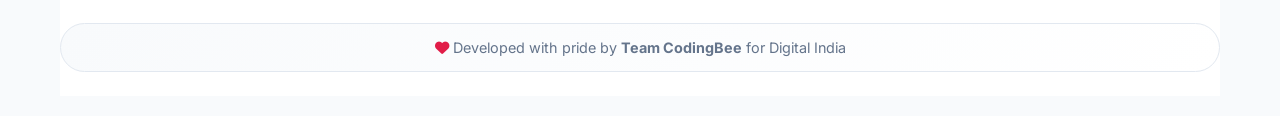
==== commit 19d5b2ed: "Add files via upload" ====
--- a/index.html
+++ b/index.html
@@ -384,12 +384,12 @@
         </nav>
 
         <div class="lang-selector">
-            <button class="lang-btn">🇮🇳 हिन्दी</button>
-            <button class="lang-btn">🇬🇧 English</button>
-            <button class="lang-btn">🇮🇳 मराठी</button>
-            <button class="lang-btn">🇮🇳 தமிழ்</button>
-            <button class="lang-btn">🇮🇳 తెలుగు</button>
-            <button class="lang-btn">🇮🇳 বাংলা</button>
+            <button class="lang-btn" data-lang="hi">🇮🇳 हिन्दी</button>
+            <button class="lang-btn" data-lang="en">🇬🇧 English</button>
+            <button class="lang-btn" data-lang="mr">🇮🇳 मराठी</button>
+            <button class="lang-btn" data-lang="ta">🇮🇳 தமிழ்</button>
+            <button class="lang-btn" data-lang="te">🇮🇳 తెలుగు</button>
+            <button class="lang-btn" data-lang="bn">🇮🇳 বাংলা</button>
         </div>
         
         <main>
@@ -591,13 +591,13 @@
         });
 
         // Language selector
-        document.querySelectorAll('.lang-btn').forEach(btn => {
+        /*document.querySelectorAll('.lang-btn').forEach(btn => {
             btn.addEventListener('click', function() {
                 document.querySelectorAll('.lang-btn').forEach(b => b.style.background = 'white');
                 this.style.background = '#dbeafe';
                 this.style.borderColor = '#2563eb';
             });
-        });
+        });*/
 
         // Smooth scroll
         document.querySelectorAll('a[href^="#"]').forEach(anchor => {
